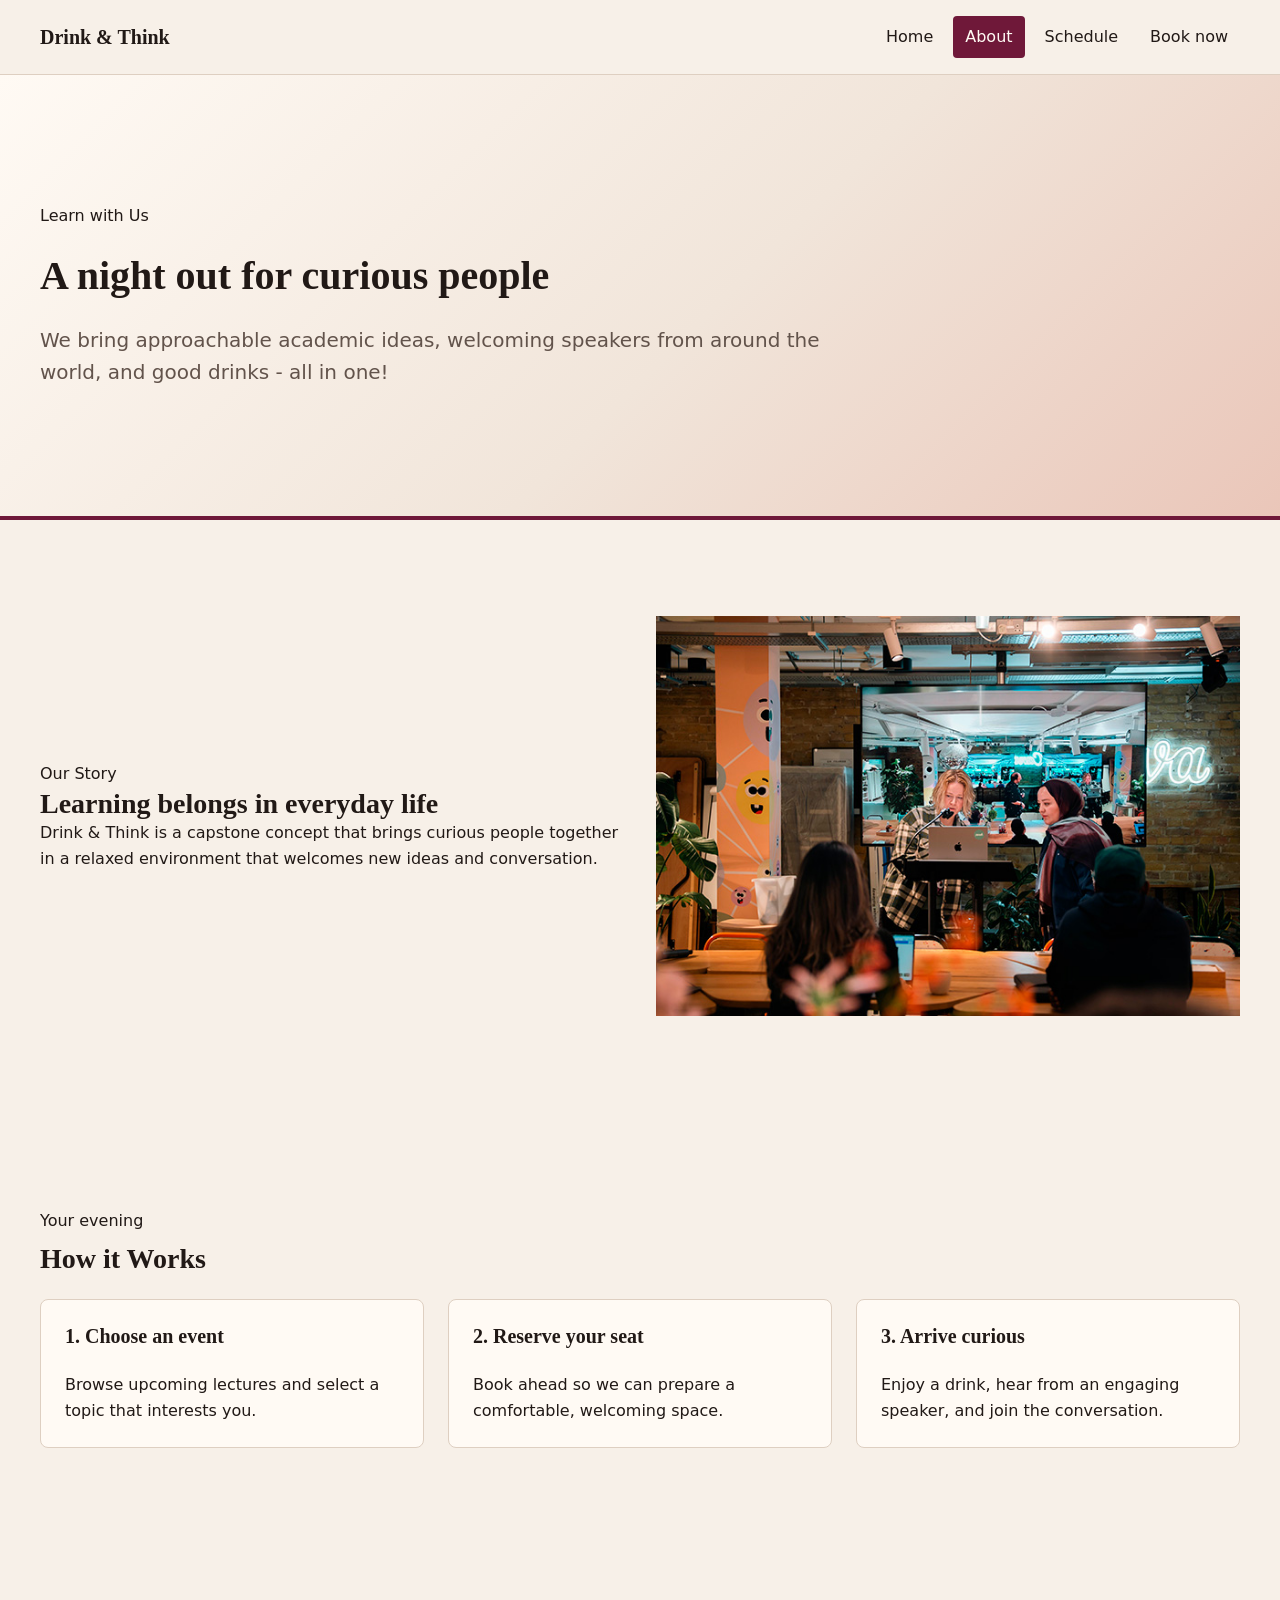
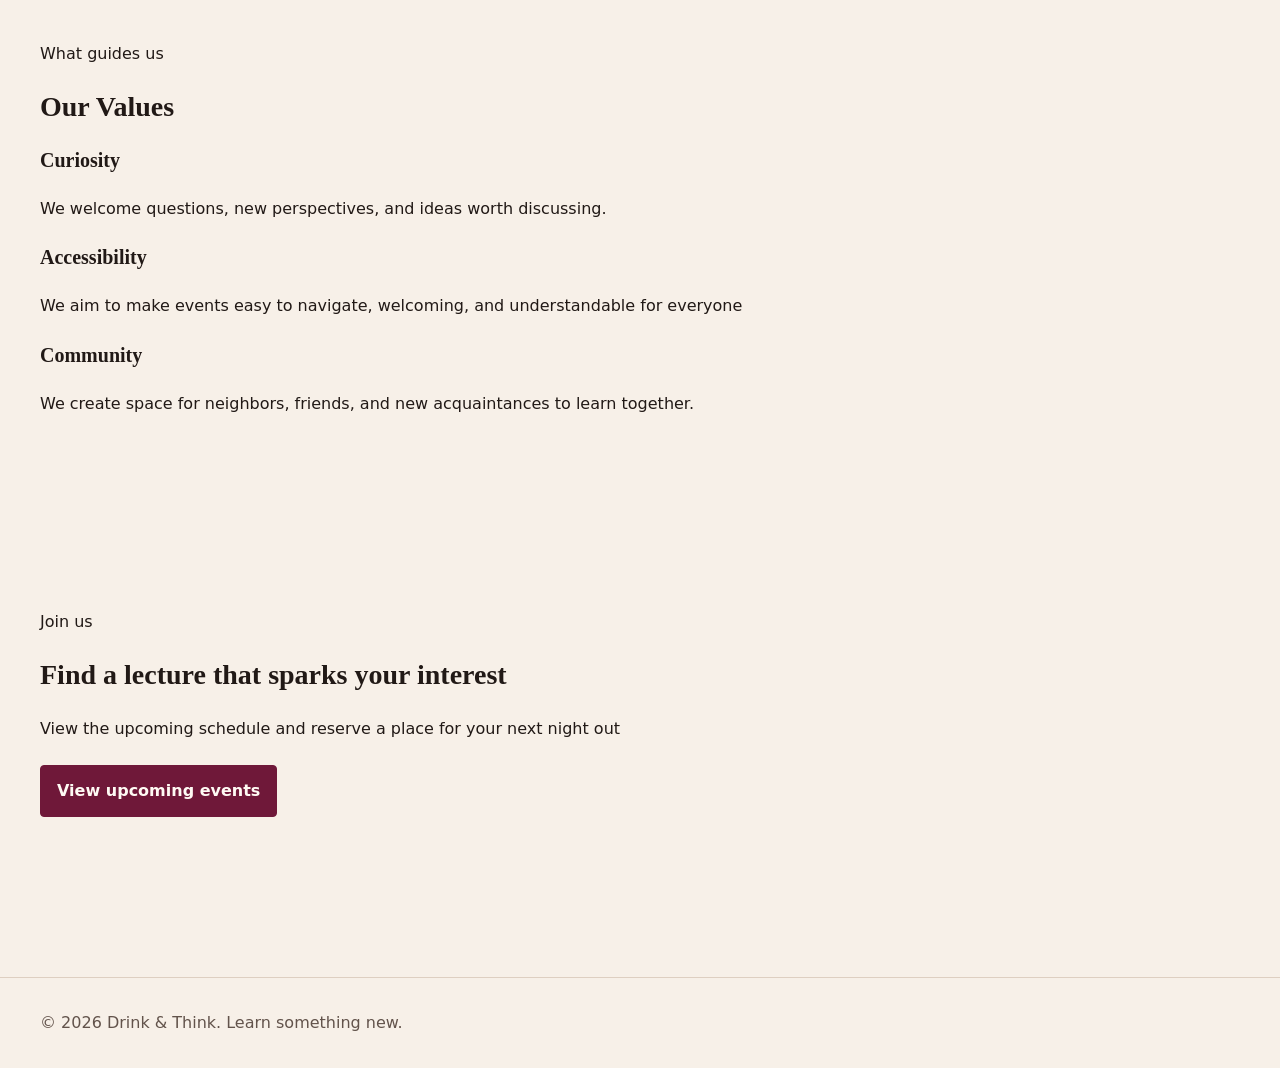
==== about.html @ 625f3a9d "Align headings and links with current site behavior" ====
<!doctype html>
<html lang="en">
  <head>
    <meta charset="UTF-8" />
    <meta name="viewport" content="width=device-width, initial-scale=1.0" />
    <title>About Drink &amp; Think | Our Story and Values</title>
    <meta
      name="description"
      content="Learn about Drink &amp; Think, how a lecture evening works, and the curiosity, accessibility, and community values behind this capstone concept."
    />
    <meta name="robots" content="noindex, follow" />
    <link rel="stylesheet" href="style.css" />
  </head>
  <body>
    <header class="site-header">
      <div class="l-container site-nav">
        <a class="site-logo" href="index.html">Drink & Think</a>

        <nav aria-label="Main navigation">
          <ul class="site-nav__list">
            <li>
              <a class="site-nav__link" href="index.html">Home</a>
            </li>
            <li>
              <a class="site-nav__link" aria-current="page" href="about.html"
                >About</a
              >
            </li>
            <li>
              <a class="site-nav__link" href="schedule.html">Schedule</a>
            </li>
            <li>
              <a class="site-nav__link" href="contact.html">Book now</a>
            </li>
          </ul>
        </nav>
      </div>
    </header>
    <!-- Hero section -->
    <main id="main-content" tabindex="-1">
      <section class="hero" id="about-hero">
        <div class="l-container l-stack">
          <p class="eyebrow">Learn with Us</p>
          <h1>A night out for curious people</h1>
          <p class="hero__text">
            We bring approachable academic ideas, welcoming speakers from around
            the world, and good drinks - all in one!
          </p>
        </div>
      </section>
      <!-- introduction and more info -->
      <section class="section">
        <div class="l-container l-stack our-story">
          <div class="text-wrapper">
            <p class="eyebrow">Our Story</p>
            <h2 id="our-story-heading">Learning belongs in everyday life</h2>
            <p>
              Drink &amp; Think is a capstone concept that brings curious people
              together in a relaxed environment that welcomes new ideas and
              conversation.
            </p>
          </div>
          <!--
          Asset: Featured Drink and Think event photo
          Source: Pexels - Viridiana Rivera
          License or permission: Pexels License (free use)
          Purpose: Shows the welcoming lecture-and-social atmosphere of the featured event.
          Formats: JPG exported at 640w, 960w, and 1440w.
          Art direction: The same wide event composition remains understandable at all
          responsive widths, so separate crops are not needed.
        -->
          <figure class="event-card__media">
            <picture>
              <source
                type="image/jpeg"
                srcset="
                  Assets/about-hero-640.jpg    640w,
                  Assets/about-hero-960w.jpg   960w,
                  Assets/about-hero-1440w.jpg 1440w
                "
                sizes="(min-width: 48rem) 36rem, calc(100vw - 2rem)"
              />
              <img
                src="Assets/about-hero-960w.jpg"
                srcset="
                  Assets/about-hero-640.jpg    640w,
                  Assets/about-hero-960w.jpg   960w,
                  Assets/about-hero-1440w.jpg 1440w
                "
                sizes="(min-width: 48rem) 36rem, calc(100vw - 2rem)"
                width="1440"
                height="960"
                alt="Audience members listening to a speaker during a Drink and Think lecture"
                loading="lazy"
              />
            </picture>
          </figure>
        </div>
      </section>

      <!-- How it works -->
      <section class="section">
        <div class="l-container l-stack">
          <div class="section-heading">
            <p class="eyebrow">Your evening</p>
            <h2 id="how-it-works-heading">How it Works</h2>
          </div>

          <div class="event-grid">
            <article class="event-card l-stack">
              <h3>1. Choose an event</h3>
              <p>
                Browse upcoming lectures and select a topic that interests you.
              </p>
            </article>

            <article class="event-card l-stack">
              <h3>2. Reserve your seat</h3>
              <p>
                Book ahead so we can prepare a comfortable, welcoming space.
              </p>
            </article>

            <article class="event-card l-stack">
              <h3>3. Arrive curious</h3>
              <p>
                Enjoy a drink, hear from an engaging speaker, and join the
                conversation.
              </p>
            </article>
          </div>
        </div>
      </section>

      <!-- Values -->
      <section class="section">
        <div class="l-container l-stack">
          <p class="eyebrow">What guides us</p>
          <h2 id="values-heading">Our Values</h2>
          <h3>Curiosity</h3>
          <p>
            We welcome questions, new perspectives, and ideas worth discussing.
          </p>

          <h3>Accessibility</h3>
          <p>
            We aim to make events easy to navigate, welcoming, and
            understandable for everyone
          </p>

          <h3>Community</h3>
          <p>
            We create space for neighbors, friends, and new acquaintances to
            learn together.
          </p>
        </div>
      </section>

      <!-- CTA -->
      <section class="section">
        <div class="l-container l-stack">
          <p class="eyebrow">Join us</p>
          <h2 id="cta-heading">Find a lecture that sparks your interest</h2>
          <p>
            View the upcoming schedule and reserve a place for your next night
            out
          </p>
          <a href="schedule.html" class="button">View upcoming events</a>
        </div>
      </section>
    </main>

    <!-- footer -->
    <footer class="site-footer">
      <div class="l-container">
        <p>© 2026 Drink & Think. Learn something new.</p>
      </div>
    </footer>
  </body>
  <a class="skip-link" href="#main-content">Skip to main content</a>
</html>
---- style.css ----
/*
  Capstone Deliverable: Media and Typography Optimization Build 

  AI disclosure
  -------------
  I used AI to help interpret the assignment requirements, review my existing responsive layout and typography system,
   and identify accessibility, performance, and layout-stability checks (checklist layout).
  I reviewed the recommendations, verified the final asset details and test results myself, 
  and decided which changes to include in the project.

*/

@layer reset, base, layout, components, utilities, states, overrides, print;

@layer reset {
  *,
  *::before,
  *::after {
    box-sizing: border-box;
    margin: 0;
    padding: 0;
  }

  html {
    scroll-behavior: smooth;
  }

  img,
  picture,
  svg,
  video {
    display: block;
    max-width: 100%;
  }

  input,
  button,
  textarea,
  select {
    font: inherit;
    cursor: pointer;
  }
}

@layer base {
  :root {
    /* Color */
    --clr-primary: #f7f0e8;
    --clr-surface: #fffaf4;
    --clr-text-main: #211916;
    --clr-text-second: #62534b;
    --clr-burgundy: #6f1839;
    --clr-burgundy-dark: #4f0d27;
    --clr-gold: #7d4e15;
    --clr-border: #decfc1;
    --clr-focus: #005fcc;
    --clr-callout-bg: #f8e6d3;
    --clr-callout-border: #e9a42d;

    --clr-bg-primary: var(--clr-primary);
    --clr-text-primary: var(--clr-text-main);
    --clr-text-muted: var(--clr-text-second);
    --clr-action: var(--clr-burgundy);
    --clr-action-hover: var(--clr-burgundy-dark);

    /* Typography */
    --ff-academic: Georgia, serif;
    --ff-sans: "Segoe UI", system-ui, sans-serif;
    --fs-xs: 0.75rem;
    --fs-sm: 0.875rem;
    --fs-base: 1rem;
    --fs-md: 1.25rem;
    --fs-lg: 1.75rem;
    --fs-xl: 2.5rem;
    --lh-tight: 1.2;
    --lh-body: 1.6;
    /*
  Fonts use local system fallbacks only. No external web fonts are requested,
  so there is no font-download delay or font-related layout shift.
*/
    /* Spacing and shape */
    --space-1: 0.25rem;
    --space-2: 0.5rem;
    --space-3: 0.75rem;
    --space-4: 1rem;
    --space-5: 1.5rem;
    --space-6: 2rem;
    --space-7: 3rem;
    --space-8: 4rem;
    --radius-sm: 4px;
    --radius-md: 8px;
    --radius-pill: 999px;
    --max-width-desktop: 75rem;

    /* Interaction */
    --focus-ring: 3px solid var(--clr-focus);
    --focus-offset: 3px;
    --transition-fast: 150ms ease-in-out;
    --transition-smooth: 250ms cubic-bezier(0.4, 0, 0.2, 1);
  }

  body {
    background-color: var(--clr-bg-primary);
    color: var(--clr-text-primary);
    font-family: var(--ff-sans);
    font-size: var(--fs-base);
    line-height: var(--lh-body);
    min-block-size: 100vh;
    overflow-x: clip;
  }

  h1,
  h2,
  h3 {
    color: var(--clr-text-primary);
    font-family: var(--ff-academic);
    line-height: var(--lh-tight);
  }

  h1 {
    font-size: var(--fs-xl);
  }

  h2 {
    font-size: var(--fs-lg);
  }

  h3 {
    font-size: var(--fs-md);
  }

  a {
    color: var(--clr-action);
    text-underline-offset: 0.15em;
  }

  :focus-visible {
    outline: var(--focus-ring);
    outline-offset: var(--focus-offset);
  }
}

@layer layout {
  .l-container {
    inline-size: min(100% - 2rem, var(--max-width-desktop));
    margin-inline: auto;
  }

  .l-stack > * + * {
    margin-block-start: var(--stack-space, var(--space-5));
  }

  .l-cluster {
    align-items: center;
    display: flex;
    flex-wrap: wrap;
    gap: var(--space-3);
  }

  .section {
    padding-block: clamp(var(--space-7), 8vw, 6rem);
    position: relative;
  }

  /* border designs */
  /* Base style for both SVGs */

  .measure {
    max-inline-size: 65ch;
  }

  /* Grid 1: event cards gain columns only when each has at least 16rem. */
  .l-grid {
    display: grid;
    gap: var(--space-5);
    grid-template-columns: repeat(auto-fit, minmax(min(100%, 16rem), 1fr));
  }

  /* Grid 2: hero text and the event callout share space without fixed widths. */
  .hero__layout {
    align-items: center;
    display: grid;
    gap: clamp(var(--space-6), 7vw, var(--space-8));
    grid-template-columns: minmax(0, 1.4fr) minmax(17rem, 0.6fr);
  }

  .event-grid {
    display: grid;
    gap: var(--space-5);
    grid-template-columns: repeat(auto-fit, minmax(min(100%, 16rem), 1fr));
  }
}

@layer components {
  .site-header {
    border-bottom: 1px solid var(--clr-border);
    padding-block: var(--space-4);
  }

  .site-nav {
    align-items: center;
    display: flex;
    flex-wrap: wrap;
    gap: var(--space-4);
    justify-content: space-between;
  }

  .hero {
    /* background: var(--clr-border); */
    background: linear-gradient(135deg, #fffaf4 0%, #f1e5da 55%, #eac6b9 100%);
    border-block-end: 4px solid var(--clr-burgundy);
    padding-block: clamp(var(--space-8), 10vw, 8rem);
  }

  .hero__text {
    color: var(--clr-text-muted);
    font-size: var(--fs-md);
    max-inline-size: 62ch;
  }

  .section--muted {
    background: #f1e5da;
  }

  .site-logo {
    color: var(--clr-text-primary);
    font-family: var(--ff-academic);
    font-size: var(--fs-md);
    font-weight: 700;
    text-decoration: none;
  }

  .section-heading {
    display: grid;
    gap: var(--space-2);
  }

  .site-nav__list {
    display: flex;
    flex-wrap: wrap;
    gap: var(--space-2);
    list-style: none;
    padding: 0;
  }

  .site-nav__link {
    border-radius: var(--radius-sm);
    color: var(--clr-text-primary);
    display: inline-block;
    padding: var(--space-2) var(--space-3);
    text-decoration: none;
  }

  .button {
    --button-bg: var(--clr-action);
    --button-text: var(--clr-surface);
    --button-padding: var(--space-3) var(--space-4);

    background: var(--button-bg);
    border: 1px solid var(--button-bg);
    border-radius: var(--radius-sm);
    color: var(--button-text);
    display: inline-block;
    font-weight: 700;
    padding: var(--button-padding);
    text-decoration: none;
    transition:
      background-color var(--transition-fast),
      transform var(--transition-fast);
  }

  .button--secondary {
    --button-bg: transparent;
    --button-text: var(--clr-burgundy);
  }

  .event-card {
    background: var(--clr-surface);
    border: 1px solid var(--clr-border);
    border-radius: var(--radius-md);
    padding: var(--space-5);
  }

  .event-card__layout,
  .event-card__content {
    display: grid;
    gap: var(--space-3);
  }

  .event-card__date {
    color: var(--clr-burgundy);
    font-size: var(--fs-sm);
    font-weight: 700;
  }

  .event-card__details {
    color: var(--clr-text-muted);
    font-size: var(--fs-sm);
  }

  .event-card__link {
    background: var(--clr-burgundy);
    border-radius: var(--radius-sm);
    color: var(--clr-surface);
    justify-self: start;
    padding: var(--space-3) var(--space-4);
    text-decoration: none;
  }

  .event-card__media {
    aspect-ratio: 4 / 3;
    margin: 0;
    overflow: hidden;
  }

  .event-card__media img {
    block-size: 100%;
    inline-size: 100%;
    object-fit: cover;
  }

  .our-story {
    display: flex;
    flex-direction: row;
    align-items: center;
    justify-content: center;
    gap: 2rem;
    .text-wrapper,
    figure {
      width: 50%;
    }
    figure {
      max-height: 400px;
    }
  }

  /* Fallback */
  @supports (container-type: inline-size) {
    .event-card {
      container-name: event-card;
      container-type: inline-size;
    }

    @container event-card (min-width: 38rem) {
      .event-card__layout {
        align-items: start;
        grid-template-columns: fit-content(9rem) minmax(0, 1fr);
      }

      .event-card__date {
        border-inline-end: 1px solid var(--clr-border);
        padding-inline-end: var(--space-4);
      }
    }
  }

  .card {
    --card-padding: var(--space-5);
    background: var(--clr-surface);
    border: 1px solid var(--clr-border);
    border-radius: var(--radius-md);
    display: grid;
    gap: var(--space-3);
    padding: var(--card-padding);
  }

  .callout {
    background: var(--clr-callout-bg);
    border-inline-start: 4px solid var(--clr-callout-border);
    border-radius: 0 var(--radius-sm) var(--radius-sm) 0;
    padding: var(--space-4);
  }

  .form-field {
    display: grid;
    gap: var(--space-2);
  }

  .form-field__label {
    font-weight: 700;
  }

  .form-field__input {
    background: var(--clr-surface);
    border: 1px solid var(--clr-border);
    border-radius: var(--radius-sm);
    color: var(--clr-text-primary);
    min-height: 2.75rem;
    padding: var(--space-2) var(--space-3);
  }

  .resource-list {
    border-top: 1px solid var(--clr-border);
    list-style: none;
    padding: 0;
  }

  .resource-list__item {
    border-bottom: 1px solid var(--clr-border);
    padding-block: var(--space-4);
  }

  .site-footer {
    border-top: 1px solid var(--clr-border);
    color: var(--clr-text-muted);
    margin-top: var(--space-8);
    padding-block: var(--space-6);
  }
}

@layer utilities {
  .u-text-center {
    text-align: center;
  }

  .u-text-muted {
    color: var(--clr-text-muted);
  }

  .u-visually-hidden {
    height: 1px;
    margin: -1px;
    overflow: hidden;
    padding: 0;
    position: absolute;
    white-space: nowrap;
    width: 1px;
    clip: rect(0, 0, 0, 0);
  }
}

@layer states {
  a:hover {
    color: var(--clr-action-hover);
  }

  .button:hover {
    background: var(--clr-action-hover);
    color: var(--clr-surface);
    transform: translateY(-1px);
  }

  .event-card__link:hover {
    background: var(--clr-action-hover);
    color: var(--clr-surface);
  }

  .site-nav__link:hover,
  .site-nav__link[aria-current="page"] {
    background: var(--clr-burgundy);
    color: var(--clr-surface);
  }

  .form-field__input:focus {
    border-color: var(--clr-focus);
  }

  /* CDN suggestion, not really sure how this one will work (below) */
  .form-field__input:invalid:not(:placeholder-shown) {
    border-color: var(--clr-burgundy);
  }
}

@layer overrides {
  .skip-link {
    position: absolute;
    left: 1rem;
    top: -8rem;
    z-index: 10;
    padding: 1rem;
    background: var(--clr-surface);
  }

  .skip-link:focus {
    top: 1rem;
  }
}

@layer print {
  @media print {
    @page {
      margin: 0.75in;
    }

    body {
      background: #fff;
      color: #000;
      font-size: 11pt;
    }

    .site-header,
    .site-footer,
    .site-nav,
    .button {
      display: none;
    }

    a {
      color: #000;
      text-decoration: underline;
    }

    .card,
    .callout,
    .resource-list__item {
      break-inside: avoid;
      border-color: #000;
    }

    .l-container {
      max-width: none;
      padding: 0;
    }
  }
}

/* The hero stacks when its heading and callout can't be read. */
@media (max-width: 44rem) {
  .hero__layout {
    grid-template-columns: 1fr;
  }

  .our-story {
    flex-direction: column; /* Flips to horizontal row */

    .text-wrapper,
    figure {
      width: 100%; /* Splits 50/50 on larger screens */
    }
  }
}
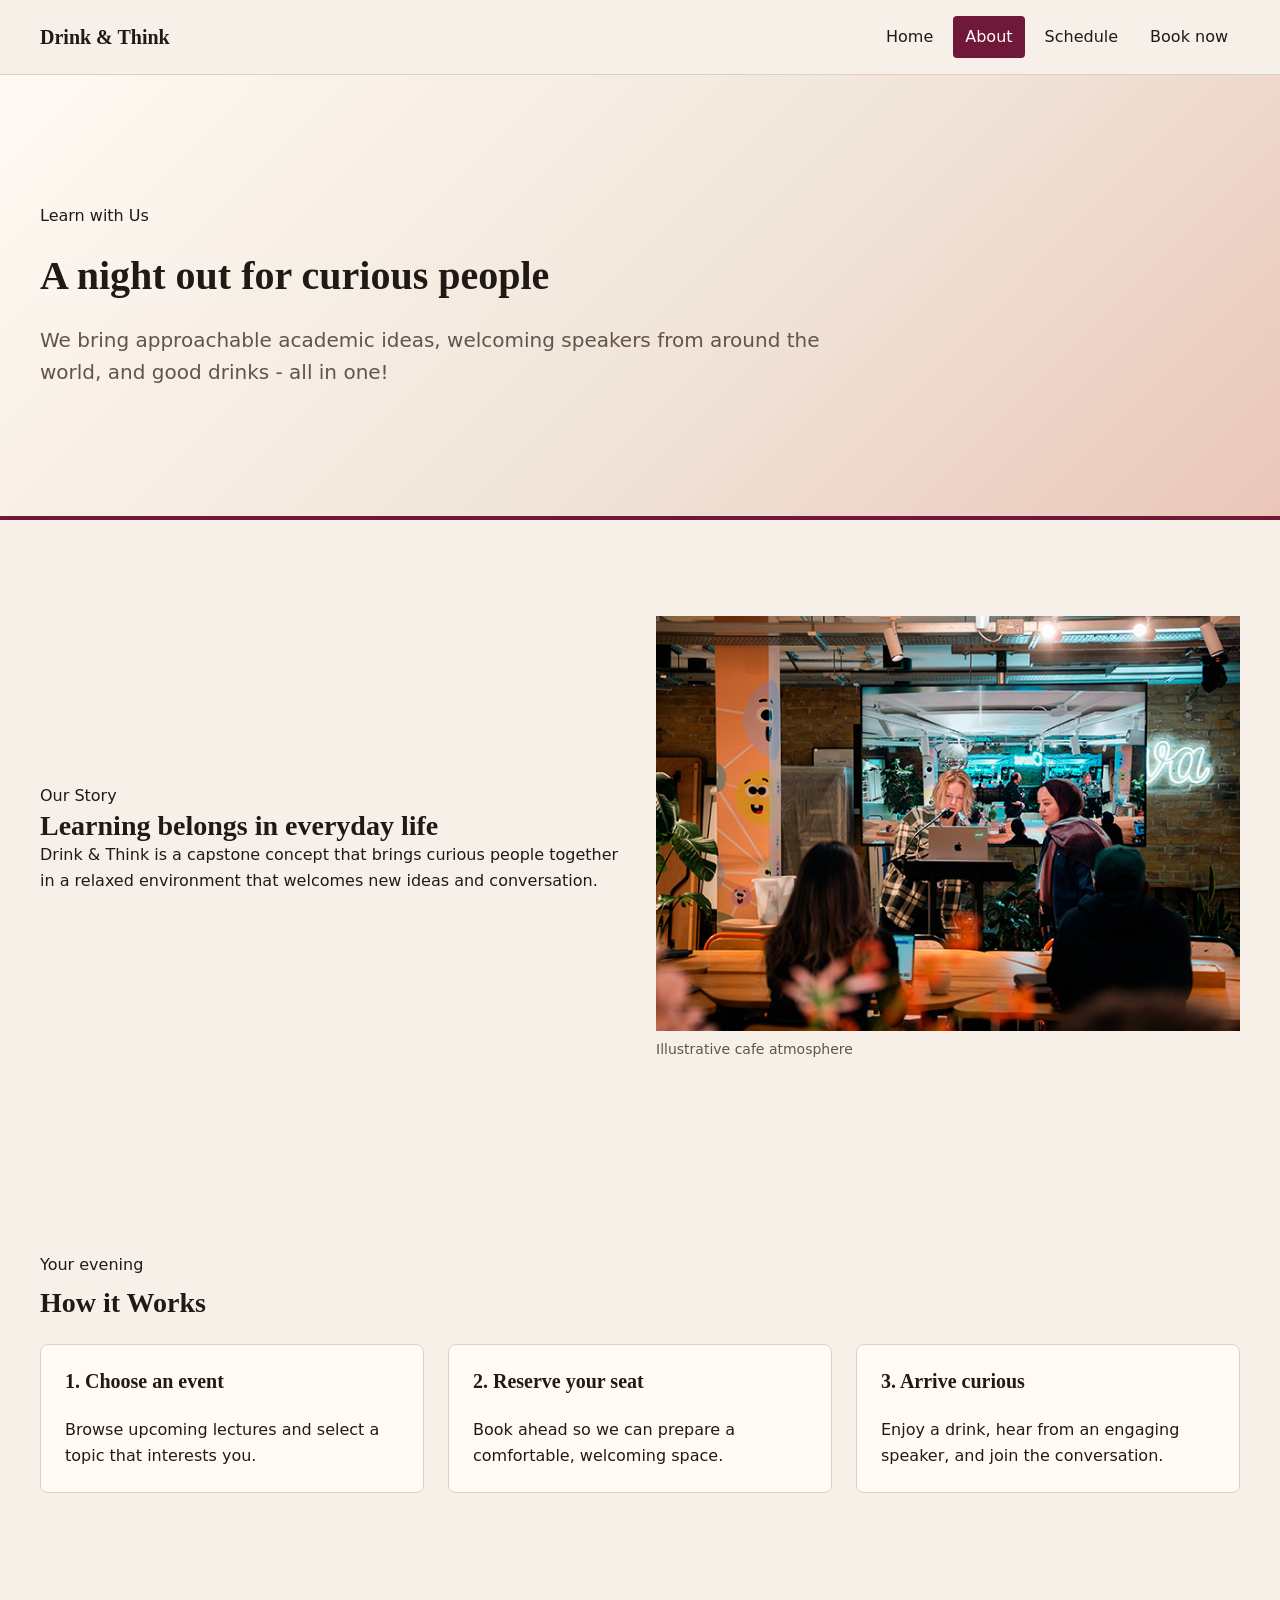
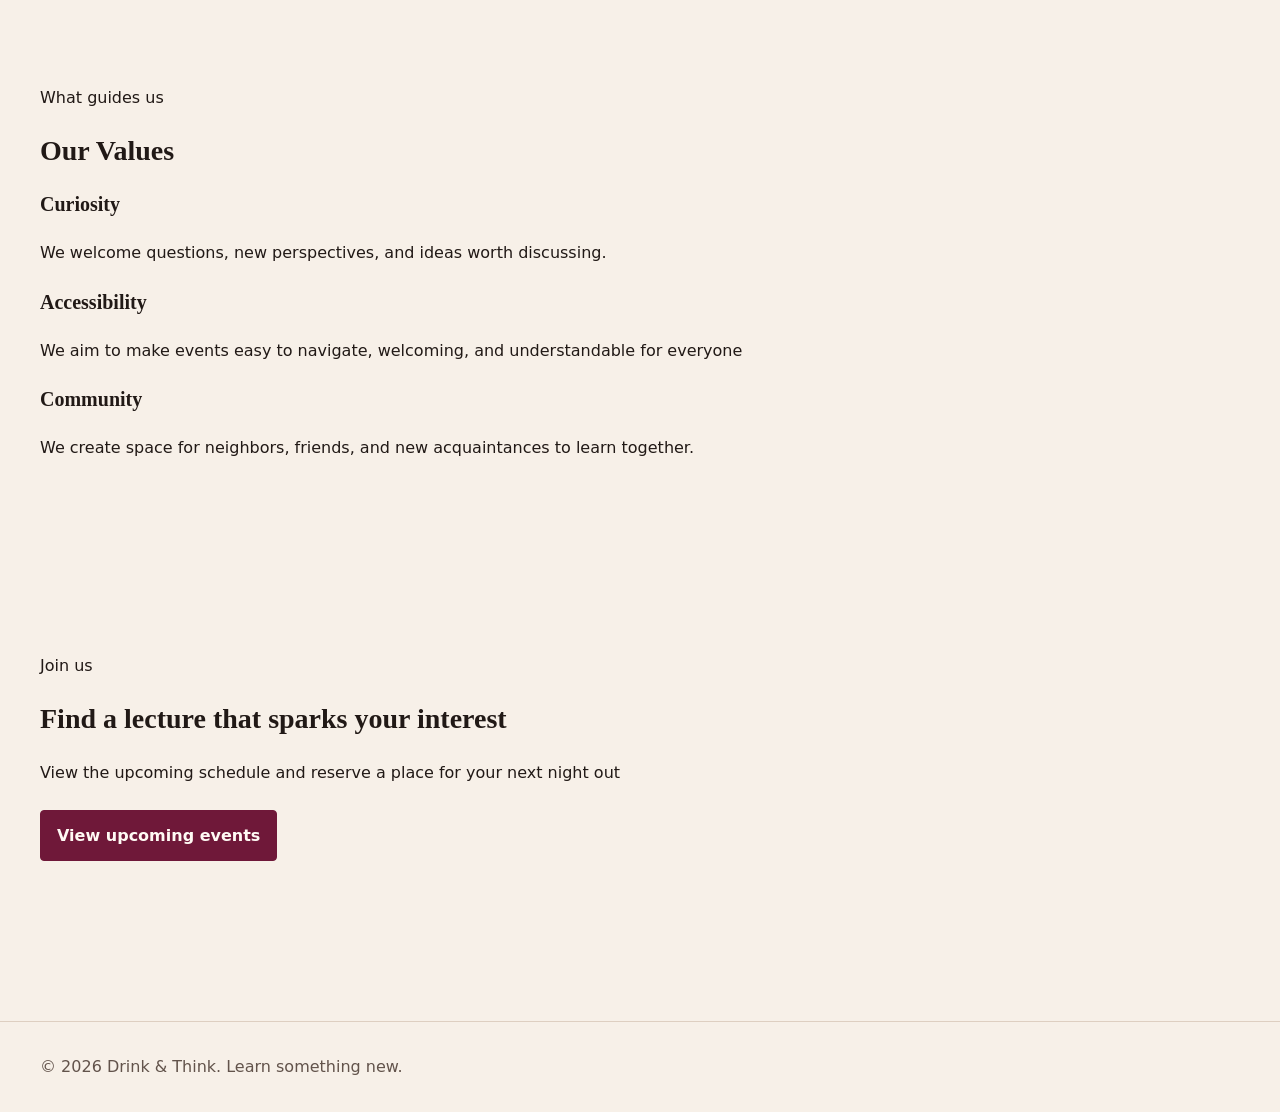
==== commit 3c12d609: "Schedule styling updates" ====
--- a/about.html
+++ b/about.html
@@ -12,6 +12,7 @@
     <link rel="stylesheet" href="style.css" />
   </head>
   <body>
+    <a class="skip-link" href="#main-content">Skip to main content</a>
     <header class="site-header">
       <div class="l-container site-nav">
         <a class="site-logo" href="index.html">Drink & Think</a>
@@ -94,6 +95,7 @@
                 loading="lazy"
               />
             </picture>
+            <figcaption>Illustrative cafe atmosphere</figcaption>
           </figure>
         </div>
       </section>
@@ -177,5 +179,4 @@
       </div>
     </footer>
   </body>
-  <a class="skip-link" href="#main-content">Skip to main content</a>
 </html>
--- a/style.css
+++ b/style.css
@@ -474,6 +474,177 @@
   .skip-link:focus {
     top: 1rem;
   }
+
+  /* About image and captions */
+  .event-card__media {
+    aspect-ratio: auto;
+    overflow: visible;
+  }
+
+  .event-card__media img {
+    inline-size: 100%;
+    block-size: auto;
+  }
+
+  .our-story figure {
+    max-height: none;
+  }
+
+  figcaption {
+    padding-top: 0.5rem;
+    color: var(--clr-text-muted);
+    font-size: var(--fs-sm);
+    line-height: 1.5;
+  }
+
+  /* Schedule cards */
+  .schedule-item-card {
+    display: grid;
+    grid-template-columns: minmax(0, 15rem) minmax(0, 1fr);
+    gap: 2rem;
+    padding: 1.5rem;
+    background: var(--clr-surface);
+    border: 1px solid var(--clr-border);
+    border-radius: var(--radius-md);
+  }
+
+  .schedule-item-card__photo-frame {
+    margin: 0;
+  }
+
+  .schedule-item-card__photo-frame img {
+    inline-size: 100%;
+    block-size: auto;
+    border-radius: var(--radius-sm);
+  }
+
+  .schedule-item-card__meta {
+    display: flex;
+    flex-wrap: wrap;
+    gap: 0.75rem;
+    color: var(--clr-burgundy);
+    font-weight: 700;
+  }
+
+  .schedule-item-card__body {
+    margin-block: 1rem;
+  }
+
+  .schedule-item-card__body > * + * {
+    margin-top: 1rem;
+  }
+
+  .schedule-item-card__details-list {
+    padding-left: 1.25rem;
+  }
+
+  .schedule-item-card__actions {
+    display: flex;
+    flex-wrap: wrap;
+    align-items: center;
+    gap: 1rem;
+  }
+
+  /* Contact layout and controls */
+  .contact-two-column-layout {
+    display: grid;
+    grid-template-columns: minmax(0, 1.3fr) minmax(0, 0.7fr);
+    gap: 3rem;
+  }
+
+  .form-fieldset {
+    padding: 1rem;
+    border: 1px solid var(--clr-text-muted);
+    border-radius: var(--radius-sm);
+  }
+
+  .form-checkbox-group {
+    display: grid;
+    gap: 0.75rem;
+  }
+
+  .form-checkbox-label {
+    display: flex;
+    align-items: baseline;
+    gap: 0.75rem;
+  }
+
+  .form-field__input {
+    min-width: 0;
+    width: 100%;
+    border-color: var(--clr-text-muted);
+    cursor: text;
+  }
+
+  .form-field__textarea {
+    resize: vertical;
+  }
+
+  input[type="checkbox"] {
+    accent-color: var(--clr-burgundy);
+  }
+
+  .venue-map-card__body {
+    padding: 1.5rem;
+    background: var(--clr-surface);
+    border: 1px solid var(--clr-border);
+    border-radius: var(--radius-md);
+  }
+
+  .venue-map-card__body > * + * {
+    margin-top: 1rem;
+  }
+
+  /* HTML-only form demonstration */
+  .form-demo {
+    position: static;
+    width: 100%;
+    max-width: none;
+    margin: 0;
+    padding: 0;
+    border: 0;
+    background: transparent;
+    color: inherit;
+  }
+
+  .demo-result {
+    display: none;
+  }
+
+  .form-demo:not([open]) + .demo-result {
+    display: block;
+  }
+
+  .demo-result > * + * {
+    margin-top: 1rem;
+  }
+
+  /* Small screens */
+  @media (max-width: 44rem) {
+    .schedule-item-card,
+    .contact-two-column-layout {
+      grid-template-columns: minmax(0, 1fr);
+    }
+
+    .schedule-item-card__photo-frame {
+      max-width: 18rem;
+    }
+
+    h1 {
+      font-size: clamp(1.8rem, 7vw, 2.5rem);
+    }
+  }
+
+  /* Reduced-motion preference */
+  @media (prefers-reduced-motion: reduce) {
+    html {
+      scroll-behavior: auto;
+    }
+
+    .button {
+      transition: none;
+    }
+  }
 }
 
 @layer print {
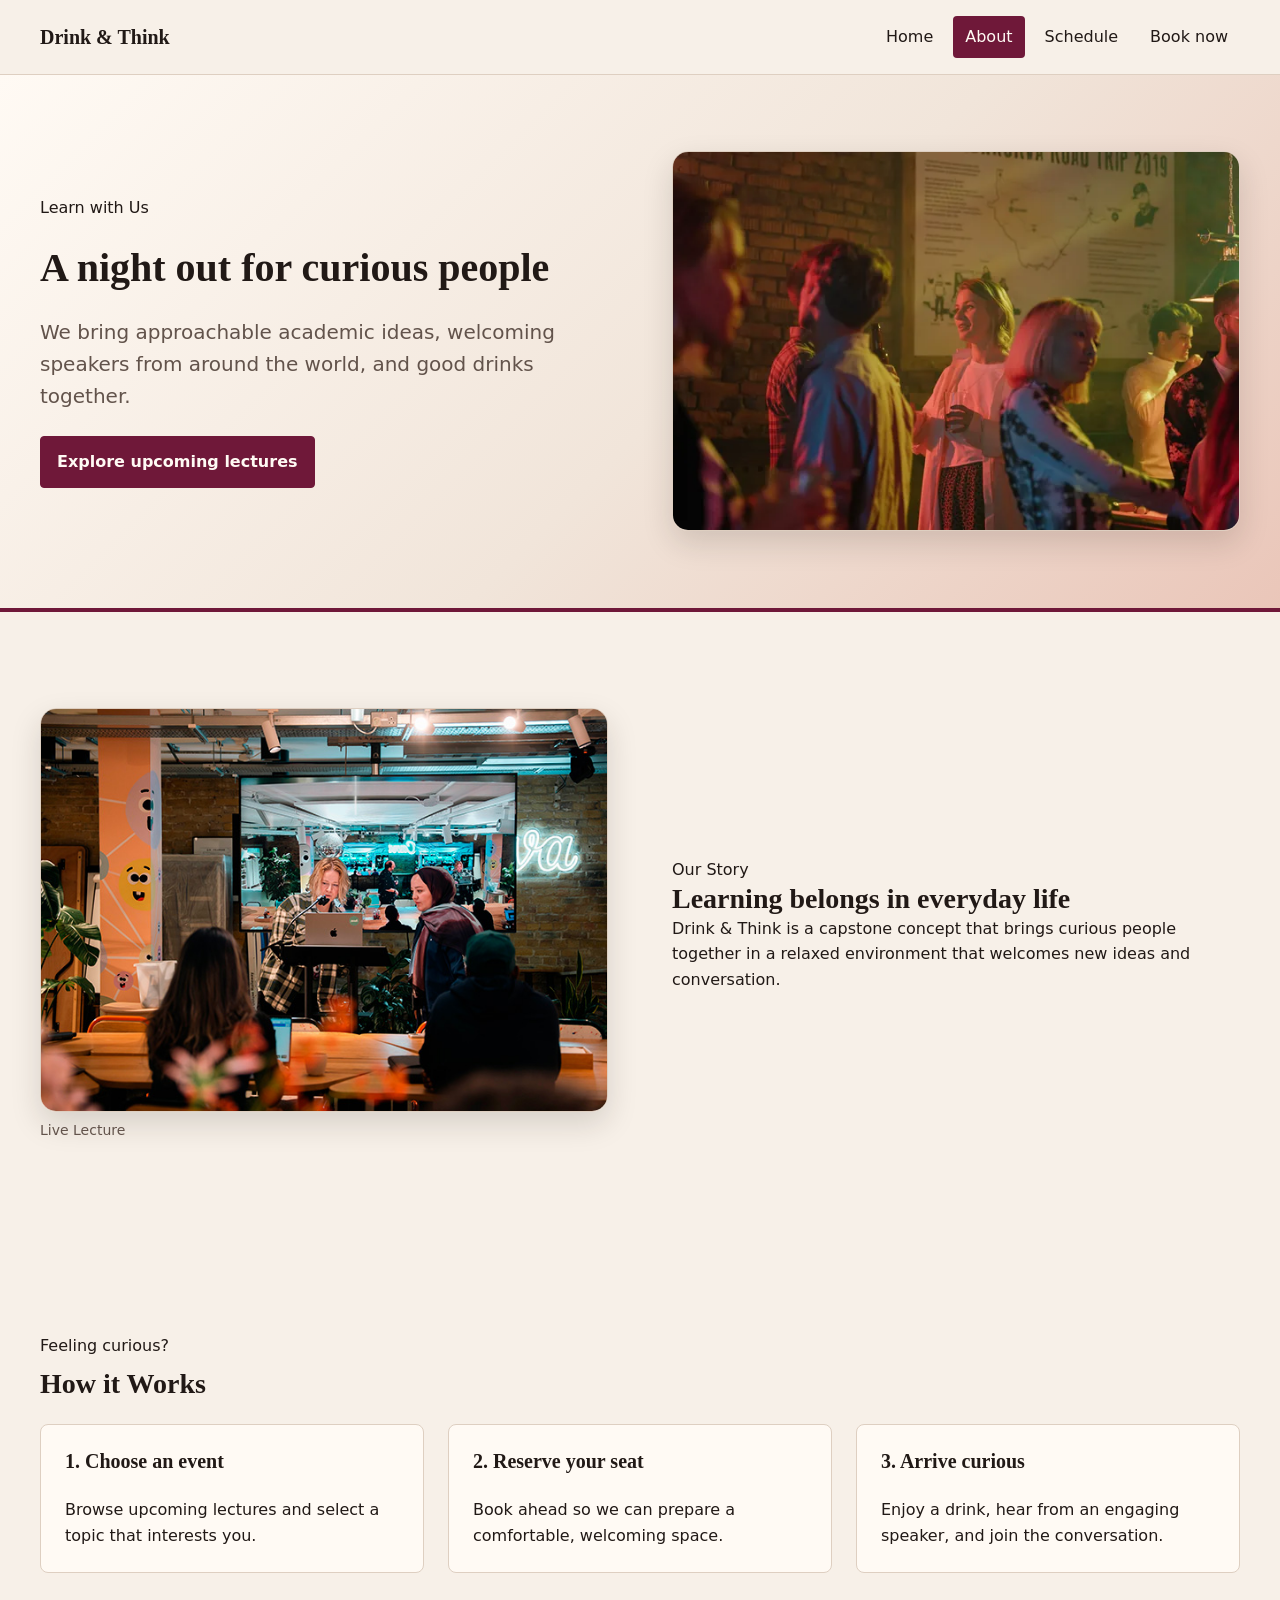
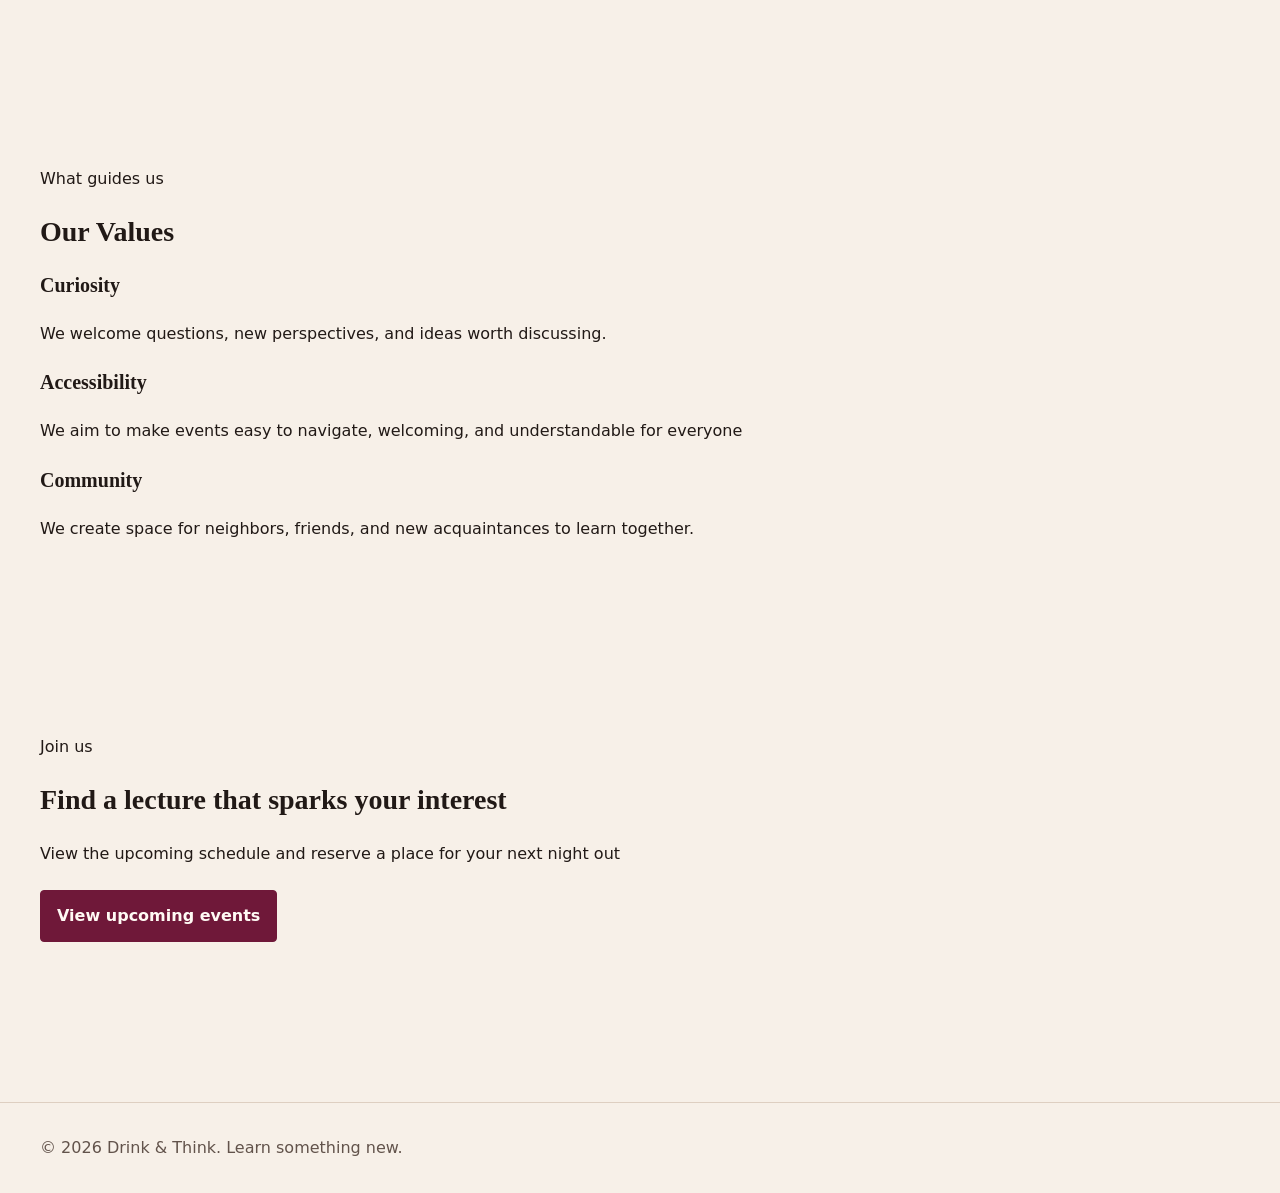
==== commit b59db8f2: "About Page assets New assets for about page hero section" ====
--- a/about.html
+++ b/about.html
@@ -40,13 +40,36 @@
     <!-- Hero section -->
     <main id="main-content" tabindex="-1">
       <section class="hero" id="about-hero">
-        <div class="l-container l-stack">
-          <p class="eyebrow">Learn with Us</p>
-          <h1>A night out for curious people</h1>
-          <p class="hero__text">
-            We bring approachable academic ideas, welcoming speakers from around
-            the world, and good drinks - all in one!
-          </p>
+        <div class="l-container about-hero__layout">
+          <div class="l-stack">
+            <p class="eyebrow">Learn with Us</p>
+            <h1>A night out for curious people</h1>
+
+            <p class="hero__text">
+              We bring approachable academic ideas, welcoming speakers from
+              around the world, and good drinks together.
+            </p>
+
+            <a class="button" href="schedule.html">Explore upcoming lectures</a>
+          </div>
+
+          <picture class="about-hero__photo">
+            <source
+              type="image/webp"
+              srcset="
+                Assets/community-event-640.webp   640w,
+                Assets/community-event-960.webp   960w,
+                Assets/community-event-1440.webp 1440w
+              "
+              sizes="(min-width: 48rem) 50vw, 100vw"
+            />
+            <img
+              src="Assets/community-event.jpg"
+              width="1440"
+              height="960"
+              alt="People chatting and enjoying drinks at a warmly lit gathering"
+            />
+          </picture>
         </div>
       </section>
       <!-- introduction and more info -->
@@ -89,13 +112,13 @@
                   Assets/about-hero-1440w.jpg 1440w
                 "
                 sizes="(min-width: 48rem) 36rem, calc(100vw - 2rem)"
-                width="1440"
-                height="960"
-                alt="Audience members listening to a speaker during a Drink and Think lecture"
+                width="960"
+                height="683"
+                alt="People gathered around tables in a lit cafe"
                 loading="lazy"
               />
             </picture>
-            <figcaption>Illustrative cafe atmosphere</figcaption>
+            <figcaption>Live Lecture</figcaption>
           </figure>
         </div>
       </section>
@@ -104,7 +127,7 @@
       <section class="section">
         <div class="l-container l-stack">
           <div class="section-heading">
-            <p class="eyebrow">Your evening</p>
+            <p class="eyebrow">Feeling curious?</p>
             <h2 id="how-it-works-heading">How it Works</h2>
           </div>
 
--- a/style.css
+++ b/style.css
@@ -595,7 +595,7 @@
     margin-top: 1rem;
   }
 
-  /* HTML-only form demonstration */
+  /* HTML-only form */
   .form-demo {
     position: static;
     width: 100%;
@@ -619,6 +619,119 @@
     margin-top: 1rem;
   }
 
+  #booking .l-container {
+    position: relative;
+  }
+
+  /* decorative svg */
+
+  #booking .cheers-decoration {
+    position: absolute;
+    right: 2rem;
+    top: 50%;
+    transform: translateY(-50%);
+    margin: 0;
+    width: 160px;
+    height: auto;
+    pointer-events: none;
+  }
+
+  @media (max-width: 64rem) {
+    #booking .cheers-decoration {
+      display: none;
+    }
+  }
+
+  #about-hero {
+    padding-block: clamp(2rem, 6vw, 5rem);
+  }
+
+  .about-hero__layout {
+    display: grid;
+    grid-template-columns: minmax(0, 1fr) minmax(0, 1fr);
+    align-items: center;
+    gap: clamp(2rem, 5vw, 4rem);
+  }
+
+  .about-hero__layout > * {
+    min-width: 0;
+  }
+
+  .about-hero__photo {
+    overflow: hidden;
+    border-radius: 1rem;
+    border: 1px solid var(--clr-border);
+    box-shadow: 0 12px 30px rgb(33 25 22 / 15%);
+  }
+
+  .about-hero__photo img {
+    display: block;
+    inline-size: 100%;
+    block-size: auto;
+  }
+
+  @media (max-width: 47.99rem) {
+    .about-hero__layout {
+      grid-template-columns: minmax(0, 1fr);
+    }
+  }
+  /* Our Story: image left, text right */
+  .our-story {
+    display: grid;
+    grid-template-columns: minmax(0, 1fr) minmax(0, 1fr);
+    align-items: center;
+    gap: clamp(2rem, 5vw, 4rem);
+  }
+
+  .our-story > .text-wrapper {
+    grid-column: 2;
+    grid-row: 1;
+  }
+
+  .our-story > figure {
+    grid-column: 1;
+    grid-row: 1;
+    width: 100%;
+    max-height: none;
+    margin: 0;
+  }
+
+  .our-story > .text-wrapper {
+    width: 100%;
+    min-width: 0;
+  }
+
+  /* Match the header image treatment */
+  .our-story picture {
+    display: block;
+    overflow: hidden;
+    border-radius: 1rem;
+    border: 1px solid var(--clr-border);
+    box-shadow: 0 12px 30px rgb(33 25 22 / 15%);
+  }
+
+  .our-story picture img {
+    display: block;
+    inline-size: 100%;
+    block-size: auto;
+  }
+
+  @media (max-width: 47.99rem) {
+    .our-story {
+      grid-template-columns: minmax(0, 1fr);
+    }
+
+    .our-story > .text-wrapper {
+      grid-column: 1;
+      grid-row: 1;
+    }
+
+    .our-story > figure {
+      grid-column: 1;
+      grid-row: 2;
+    }
+  }
+
   /* Small screens */
   @media (max-width: 44rem) {
     .schedule-item-card,
@@ -633,6 +746,17 @@
     h1 {
       font-size: clamp(1.8rem, 7vw, 2.5rem);
     }
+
+    @media (max-width: 479px) {
+      .schedule-item-card__actions .button {
+        inline-size: 100%;
+        min-block-size: 48px;
+        display: flex;
+        align-items: center;
+        justify-content: center;
+        text-align: center;
+      }
+    }
   }
 
   /* Reduced-motion preference */
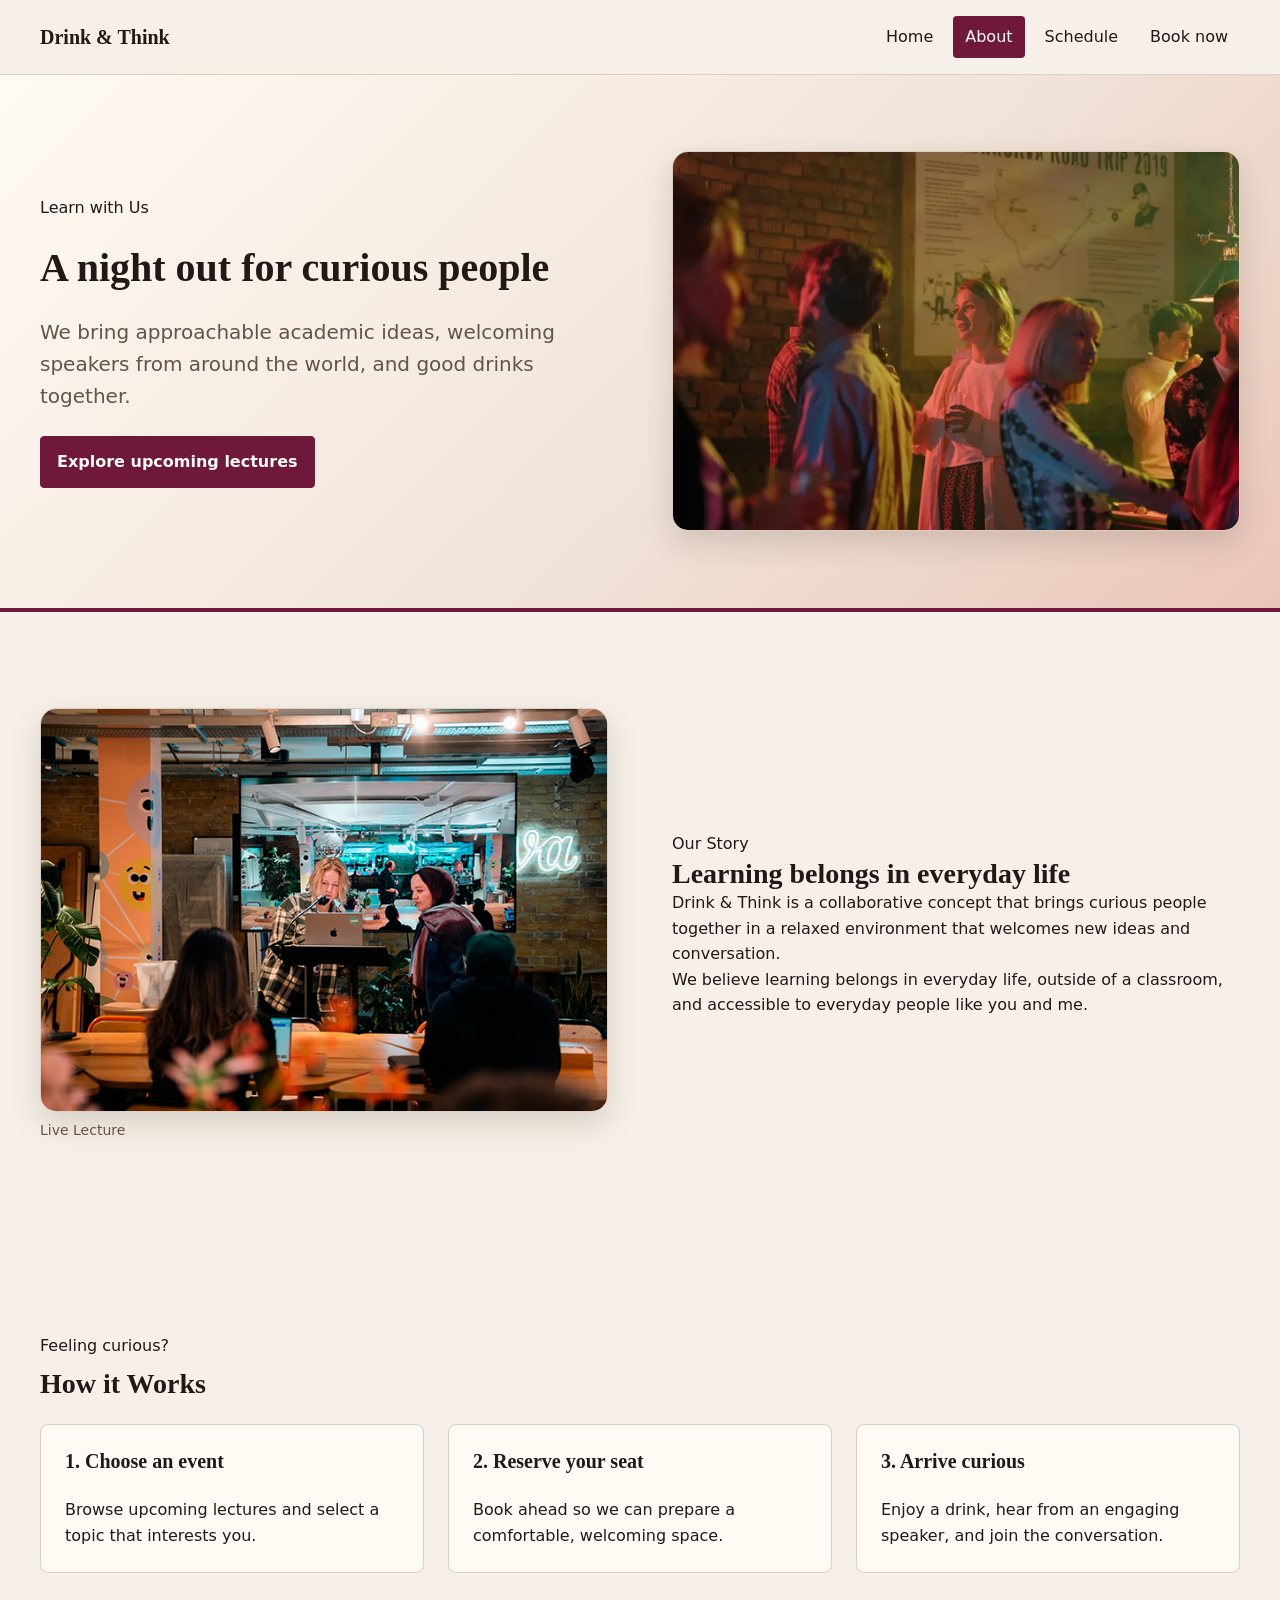
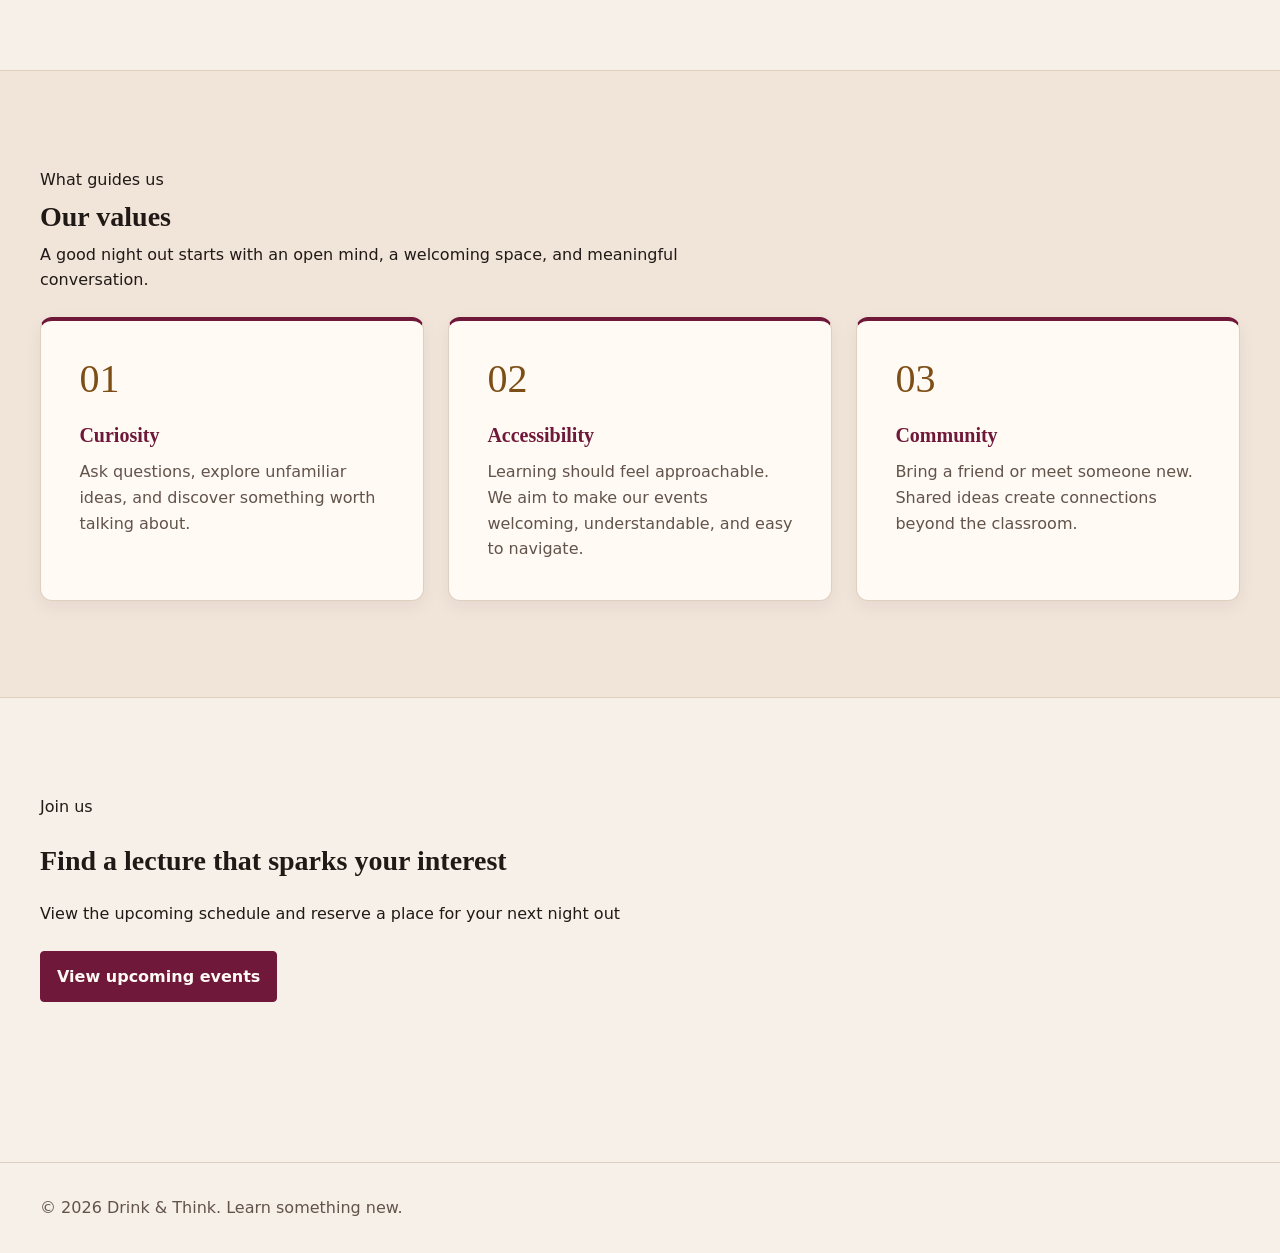
==== commit 7bca97c3: "Content additions" ====
--- a/about.html
+++ b/about.html
@@ -79,9 +79,13 @@
             <p class="eyebrow">Our Story</p>
             <h2 id="our-story-heading">Learning belongs in everyday life</h2>
             <p>
-              Drink &amp; Think is a capstone concept that brings curious people
-              together in a relaxed environment that welcomes new ideas and
-              conversation.
+              Drink &amp; Think is a collaborative concept that brings curious
+              people together in a relaxed environment that welcomes new ideas
+              and conversation.
+            </p>
+            <p>
+              We believe learning belongs in everyday life, outside of a
+              classroom, and accessible to everyday people like you and me.
             </p>
           </div>
           <!--
@@ -158,26 +162,45 @@
       </section>
 
       <!-- Values -->
-      <section class="section">
+      <section class="section values-section" aria-labelledby="values-heading">
         <div class="l-container l-stack">
-          <p class="eyebrow">What guides us</p>
-          <h2 id="values-heading">Our Values</h2>
-          <h3>Curiosity</h3>
-          <p>
-            We welcome questions, new perspectives, and ideas worth discussing.
-          </p>
-
-          <h3>Accessibility</h3>
-          <p>
-            We aim to make events easy to navigate, welcoming, and
-            understandable for everyone
-          </p>
-
-          <h3>Community</h3>
-          <p>
-            We create space for neighbors, friends, and new acquaintances to
-            learn together.
-          </p>
+          <div class="section-heading">
+            <p class="eyebrow">What guides us</p>
+            <h2 id="values-heading">Our values</h2>
+            <p class="measure">
+              A good night out starts with an open mind, a welcoming space, and
+              meaningful conversation.
+            </p>
+          </div>
+
+          <div class="values-grid">
+            <article class="value-card">
+              <span class="value-card__number" aria-hidden="true">01</span>
+              <h3>Curiosity</h3>
+              <p>
+                Ask questions, explore unfamiliar ideas, and discover something
+                worth talking about.
+              </p>
+            </article>
+
+            <article class="value-card">
+              <span class="value-card__number" aria-hidden="true">02</span>
+              <h3>Accessibility</h3>
+              <p>
+                Learning should feel approachable. We aim to make our events
+                welcoming, understandable, and easy to navigate.
+              </p>
+            </article>
+
+            <article class="value-card">
+              <span class="value-card__number" aria-hidden="true">03</span>
+              <h3>Community</h3>
+              <p>
+                Bring a friend or meet someone new. Shared ideas create
+                connections beyond the classroom.
+              </p>
+            </article>
+          </div>
         </div>
       </section>
 
--- a/style.css
+++ b/style.css
@@ -732,6 +732,54 @@
     }
   }
 
+  .values-section {
+    background: #f1e5da;
+    border-block: 1px solid var(--clr-border);
+  }
+
+  .values-section .section-heading {
+    max-inline-size: 65ch;
+  }
+
+  .values-grid {
+    display: grid;
+    grid-template-columns: repeat(3, minmax(0, 1fr));
+    gap: 1.5rem;
+  }
+
+  .value-card {
+    padding: clamp(1.5rem, 3vw, 2.5rem);
+    background: var(--clr-surface);
+    border: 1px solid var(--clr-border);
+    border-top: 4px solid var(--clr-burgundy);
+    border-radius: 0.75rem;
+    box-shadow: 0 6px 18px rgb(33 25 22 / 6%);
+  }
+
+  .value-card__number {
+    display: block;
+    margin-bottom: 1.5rem;
+    color: var(--clr-gold);
+    font-family: var(--ff-academic);
+    font-size: 2.5rem;
+    line-height: 1;
+  }
+
+  .value-card h3 {
+    margin-bottom: 0.75rem;
+    color: var(--clr-burgundy);
+  }
+
+  .value-card p {
+    color: var(--clr-text-muted);
+  }
+
+  @media (max-width: 47.99rem) {
+    .values-grid {
+      grid-template-columns: minmax(0, 1fr);
+    }
+  }
+
   /* Small screens */
   @media (max-width: 44rem) {
     .schedule-item-card,
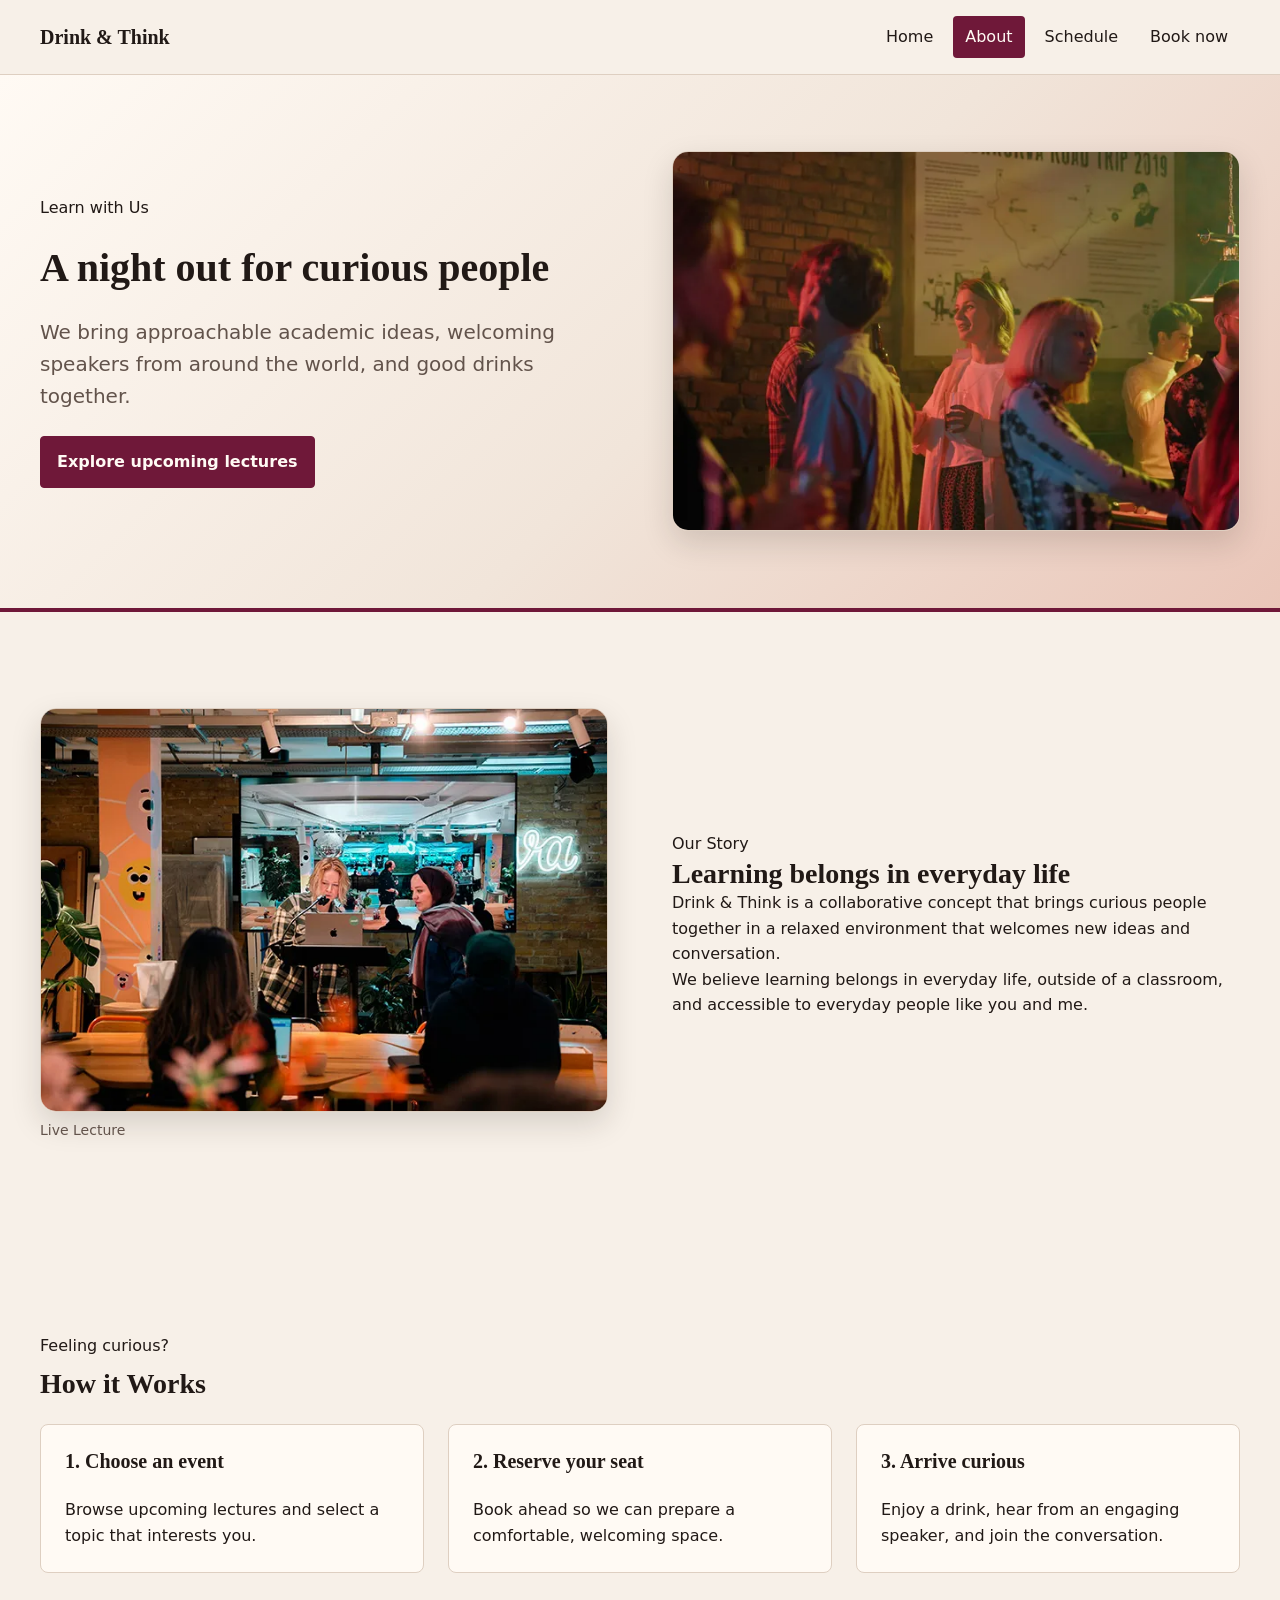
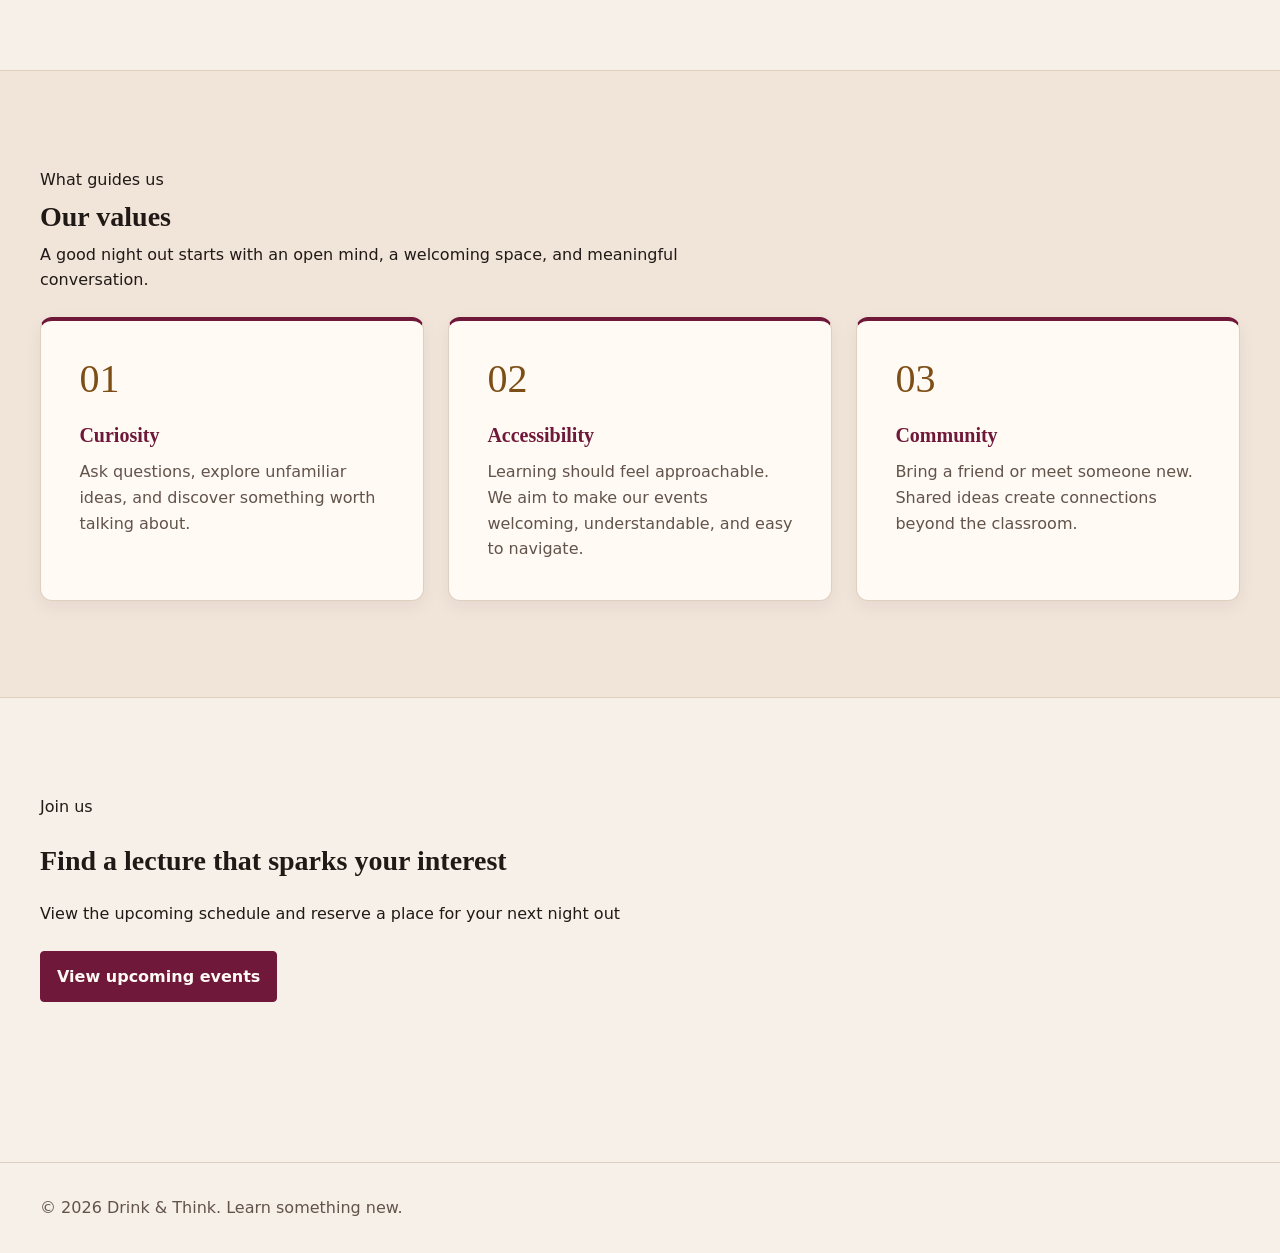
==== commit 6711d54a: "Images New image file type added to assets for jpg fallback" ====
--- a/about.html
+++ b/about.html
@@ -8,7 +8,11 @@
       name="description"
       content="Learn about Drink &amp; Think, how a lecture evening works, and the curiosity, accessibility, and community values behind this capstone concept."
     />
-    <meta name="robots" content="noindex, follow" />
+    <link
+      rel="canonical"
+      href="https://harleyqmyerr.github.io/DrinkandThink/about.html"
+    />
+
     <link rel="stylesheet" href="style.css" />
   </head>
   <body>
@@ -100,11 +104,11 @@
           <figure class="event-card__media">
             <picture>
               <source
-                type="image/jpeg"
+                type="image/webp"
                 srcset="
-                  Assets/about-hero-640.jpg    640w,
-                  Assets/about-hero-960w.jpg   960w,
-                  Assets/about-hero-1440w.jpg 1440w
+                  Assets/about-hero-640.webp    640w,
+                  Assets/about-hero-960w.webp   960w,
+                  Assets/about-hero-1440w.webp 1440w
                 "
                 sizes="(min-width: 48rem) 36rem, calc(100vw - 2rem)"
               />
--- a/style.css
+++ b/style.css
@@ -872,3 +872,10 @@
     }
   }
 }
+/* Full-width mobile booking action */
+@media (max-width: 479px) {
+  .form-demo button[type="submit"] {
+    width: 100%;
+    min-height: 48px;
+  }
+}
